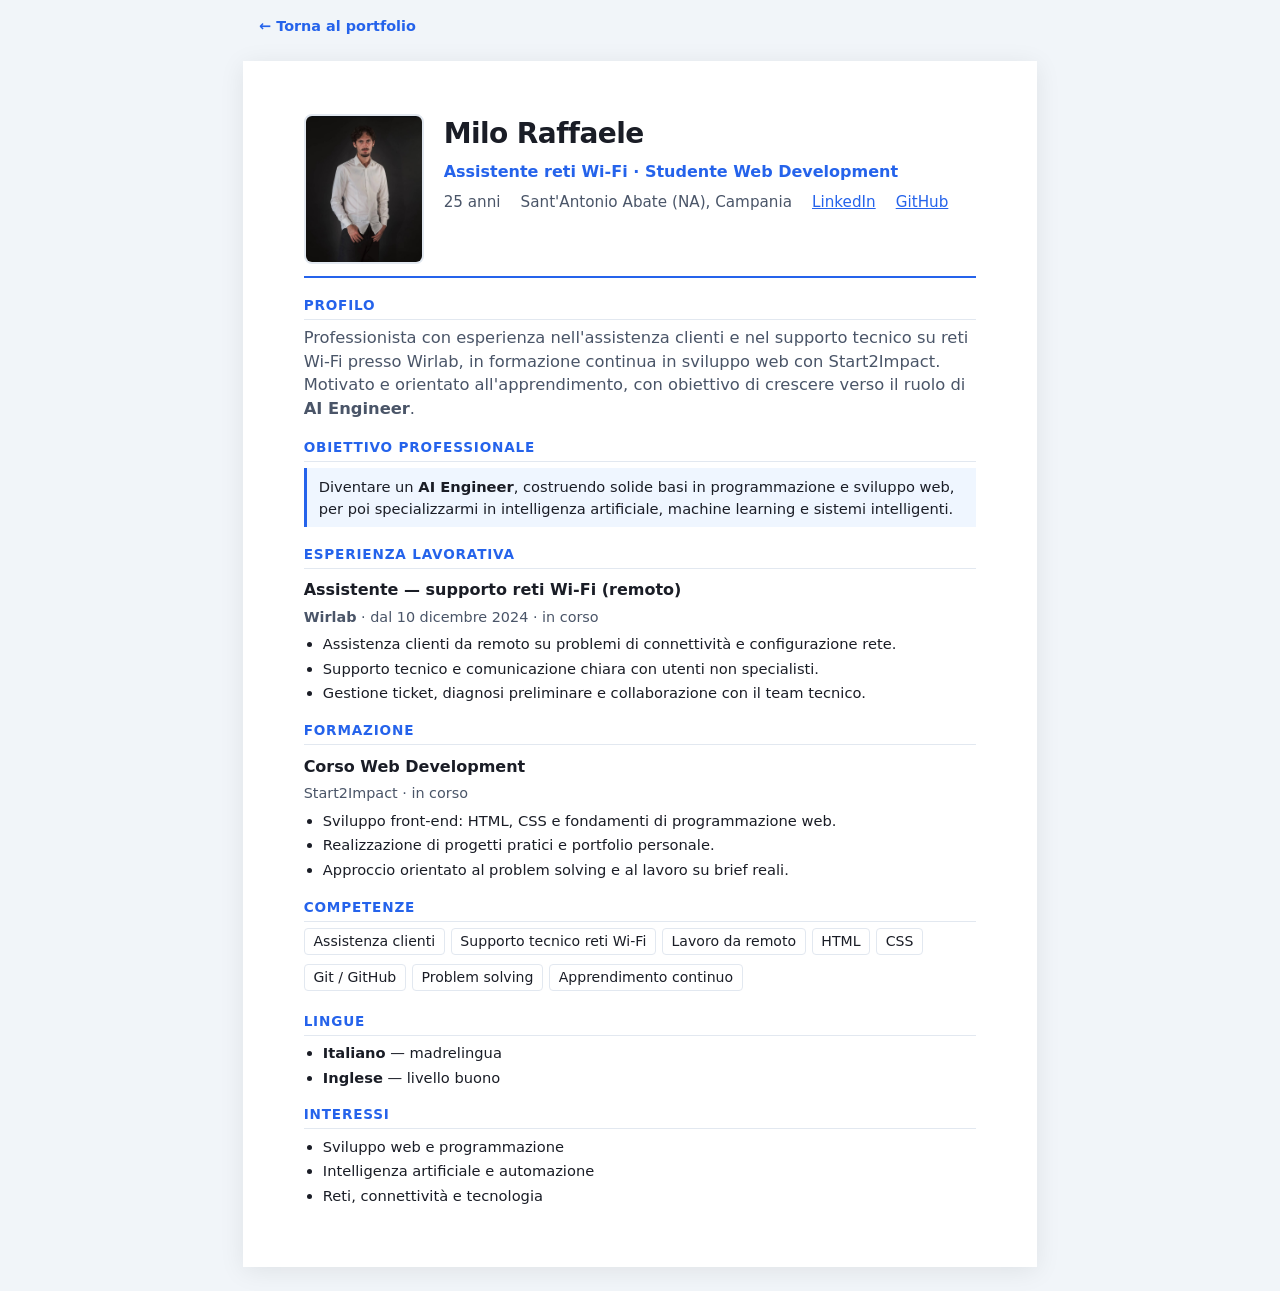
==== cv.html @ 1a33ff7c "Add files via upload" ====
<!DOCTYPE html>
<html lang="it">
<head>
  <meta charset="UTF-8" />
  <meta name="viewport" content="width=device-width, initial-scale=1.0" />
  <title>Curriculum Vitae — Milo Raffaele</title>
  <meta name="description" content="Curriculum vitae di Milo Raffaele — Wirlab, Start2Impact, obiettivo AI Engineer." />
  <link rel="stylesheet" href="css/cv.css" />
  <link rel="icon" type="image/png" href="css/favicon.jpg" />
  <meta name="description" content="CV di Milo Raffaele — Wirlab, Start2Impact, AI Engineer." />
</head>
<body>
  <p class="cv-back">
    <a href="PORTFOLIO.html">← Torna al portfolio</a>
  </p>

  <article class="cv">
    <header class="cv-header">
      <figure class="cv-photo">
        <img
          src="css/ME.png.jpeg"
          alt="Ritratto professionale di Milo Raffaele"
          width="120"
          height="150"
        />
      </figure>
      <div class="cv-header-text">
        <h1>Milo Raffaele</h1>
        <p class="subtitle">Assistente reti Wi-Fi · Studente Web Development</p>
        <ul class="meta">
          <li>25 anni</li>
          <li>Sant'Antonio Abate (NA), Campania</li>
          <li>
            <a href="https://www.linkedin.com/in/raffaele-milo-940b4640b/" target="_blank" rel="noopener noreferrer">LinkedIn</a>
          </li>
          <li>
            <a href="https://github.com/raffmilo00-byte" target="_blank" rel="noopener noreferrer">GitHub</a>
          </li>
        </ul>
      </div>
    </header>

    <section aria-labelledby="profilo">
      <h2 id="profilo">Profilo</h2>
      <p class="lead">
        Professionista con esperienza nell'assistenza clienti e nel supporto tecnico su reti Wi-Fi presso Wirlab,
        in formazione continua in sviluppo web con Start2Impact. Motivato e orientato all'apprendimento,
        con obiettivo di crescere verso il ruolo di <strong>AI Engineer</strong>.
      </p>
    </section>

    <section aria-labelledby="obiettivo">
      <h2 id="obiettivo">Obiettivo professionale</h2>
      <p class="goal">
        Diventare un <strong>AI Engineer</strong>, costruendo solide basi in programmazione e sviluppo web,
        per poi specializzarmi in intelligenza artificiale, machine learning e sistemi intelligenti.
      </p>
    </section>

    <section aria-labelledby="esperienza">
      <h2 id="esperienza">Esperienza lavorativa</h2>
      <article class="entry">
        <h3>Assistente — supporto reti Wi-Fi (remoto)</h3>
        <p class="entry-meta"><strong>Wirlab</strong> · dal 10 dicembre 2024 · in corso</p>
        <ul>
          <li>Assistenza clienti da remoto su problemi di connettività e configurazione rete.</li>
          <li>Supporto tecnico e comunicazione chiara con utenti non specialisti.</li>
          <li>Gestione ticket, diagnosi preliminare e collaborazione con il team tecnico.</li>
        </ul>
      </article>
    </section>

    <section aria-labelledby="formazione">
      <h2 id="formazione">Formazione</h2>
      <article class="entry">
        <h3>Corso Web Development</h3>
        <p class="entry-meta">Start2Impact · in corso</p>
        <ul>
          <li>Sviluppo front-end: HTML, CSS e fondamenti di programmazione web.</li>
          <li>Realizzazione di progetti pratici e portfolio personale.</li>
          <li>Approccio orientato al problem solving e al lavoro su brief reali.</li>
        </ul>
      </article>
    </section>

    <section aria-labelledby="competenze">
      <h2 id="competenze">Competenze</h2>
      <ul class="skills">
        <li>Assistenza clienti</li>
        <li>Supporto tecnico reti Wi-Fi</li>
        <li>Lavoro da remoto</li>
        <li>HTML</li>
        <li>CSS</li>
        <li>Git / GitHub</li>
        <li>Problem solving</li>
        <li>Apprendimento continuo</li>
      </ul>
    </section>

    <section aria-labelledby="lingue">
      <h2 id="lingue">Lingue</h2>
      <ul>
        <li><strong>Italiano</strong> — madrelingua</li>
        <li><strong>Inglese</strong> — livello buono</li>
      </ul>
    </section>

    <section aria-labelledby="interessi">
      <h2 id="interessi">Interessi</h2>
      <ul>
        <li>Sviluppo web e programmazione</li>
        <li>Intelligenza artificiale e automazione</li>
        <li>Reti, connettività e tecnologia</li>
      </ul>
    </section>
  </article>
</body>
</html>
---- css/cv.css ----
:root {
  --ink: #1a1d26;
  --muted: #4a5568;
  --accent: #2563eb;
  --line: #e2e8f0;
  --bg: #ffffff;
}

* {
  box-sizing: border-box;
}

body {
  margin: 0;
  font-family: "Segoe UI", system-ui, -apple-system, Roboto, sans-serif;
  font-size: 11pt;
  line-height: 1.45;
  color: var(--ink);
  background: #f1f5f9;
}

.cv-back {
  max-width: 210mm;
  margin: 1rem auto 0;
  padding: 0 1rem;
  font-size: 0.9rem;
}

.cv-back a {
  color: var(--accent);
  font-weight: 600;
  text-decoration: none;
}

.cv-back a:hover {
  text-decoration: underline;
}

.cv {
  max-width: 210mm;
  margin: 1.5rem auto;
  padding: 14mm 16mm;
  background: var(--bg);
  box-shadow: 0 4px 24px rgba(0, 0, 0, 0.08);
}

.cv-header {
  display: flex;
  gap: 1.25rem;
  align-items: flex-start;
  border-bottom: 2px solid var(--accent);
  padding-bottom: 0.75rem;
  margin-bottom: 1rem;
}

.cv-photo {
  flex-shrink: 0;
  margin: 0;
}

.cv-photo img {
  width: 120px;
  height: auto;
  object-fit: cover;
  object-position: center top;
  border-radius: 8px;
  border: 2px solid var(--line);
  display: block;
}

.cv-header-text {
  flex: 1;
  min-width: 0;
}

h1 {
  margin: 0;
  font-size: 1.75rem;
  letter-spacing: -0.02em;
}

.subtitle {
  margin: 0.35rem 0 0;
  font-size: 1rem;
  color: var(--accent);
  font-weight: 600;
}

.meta {
  margin: 0.5rem 0 0;
  padding: 0;
  list-style: none;
  display: flex;
  flex-wrap: wrap;
  gap: 0.35rem 1.25rem;
  font-size: 0.95rem;
  color: var(--muted);
}

.meta a {
  color: var(--accent);
}

h2 {
  margin: 1.1rem 0 0.4rem;
  font-size: 0.85rem;
  text-transform: uppercase;
  letter-spacing: 0.06em;
  color: var(--accent);
  border-bottom: 1px solid var(--line);
  padding-bottom: 0.2rem;
}

h3 {
  margin: 0.6rem 0 0.15rem;
  font-size: 1rem;
}

p {
  margin: 0.35rem 0;
}

.lead {
  font-size: 1.02rem;
  color: var(--muted);
}

ul {
  margin: 0.25rem 0 0.5rem;
  padding-left: 1.2rem;
}

li {
  margin-bottom: 0.2rem;
}

.entry {
  margin-bottom: 0.65rem;
}

.entry-meta {
  font-size: 0.9rem;
  color: var(--muted);
}

.skills {
  display: flex;
  flex-wrap: wrap;
  gap: 0.35rem;
  list-style: none;
  padding: 0;
  margin: 0.35rem 0 0;
}

.skills li {
  border: 1px solid var(--line);
  padding: 0.15rem 0.55rem;
  border-radius: 4px;
  font-size: 0.88rem;
}

.goal {
  background: #eff6ff;
  border-left: 3px solid var(--accent);
  padding: 0.5rem 0.75rem;
  margin-top: 0.35rem;
}

@media print {
  .cv-back {
    display: none;
  }

  body {
    background: white;
  }

  .cv {
    margin: 0;
    box-shadow: none;
    max-width: none;
    padding: 10mm 12mm;
  }

  .cv-photo img {
    width: 100px;
  }
}

@media (max-width: 480px) {
  .cv-header {
    flex-direction: column;
    align-items: center;
    text-align: center;
  }

  .meta {
    justify-content: center;
  }
}
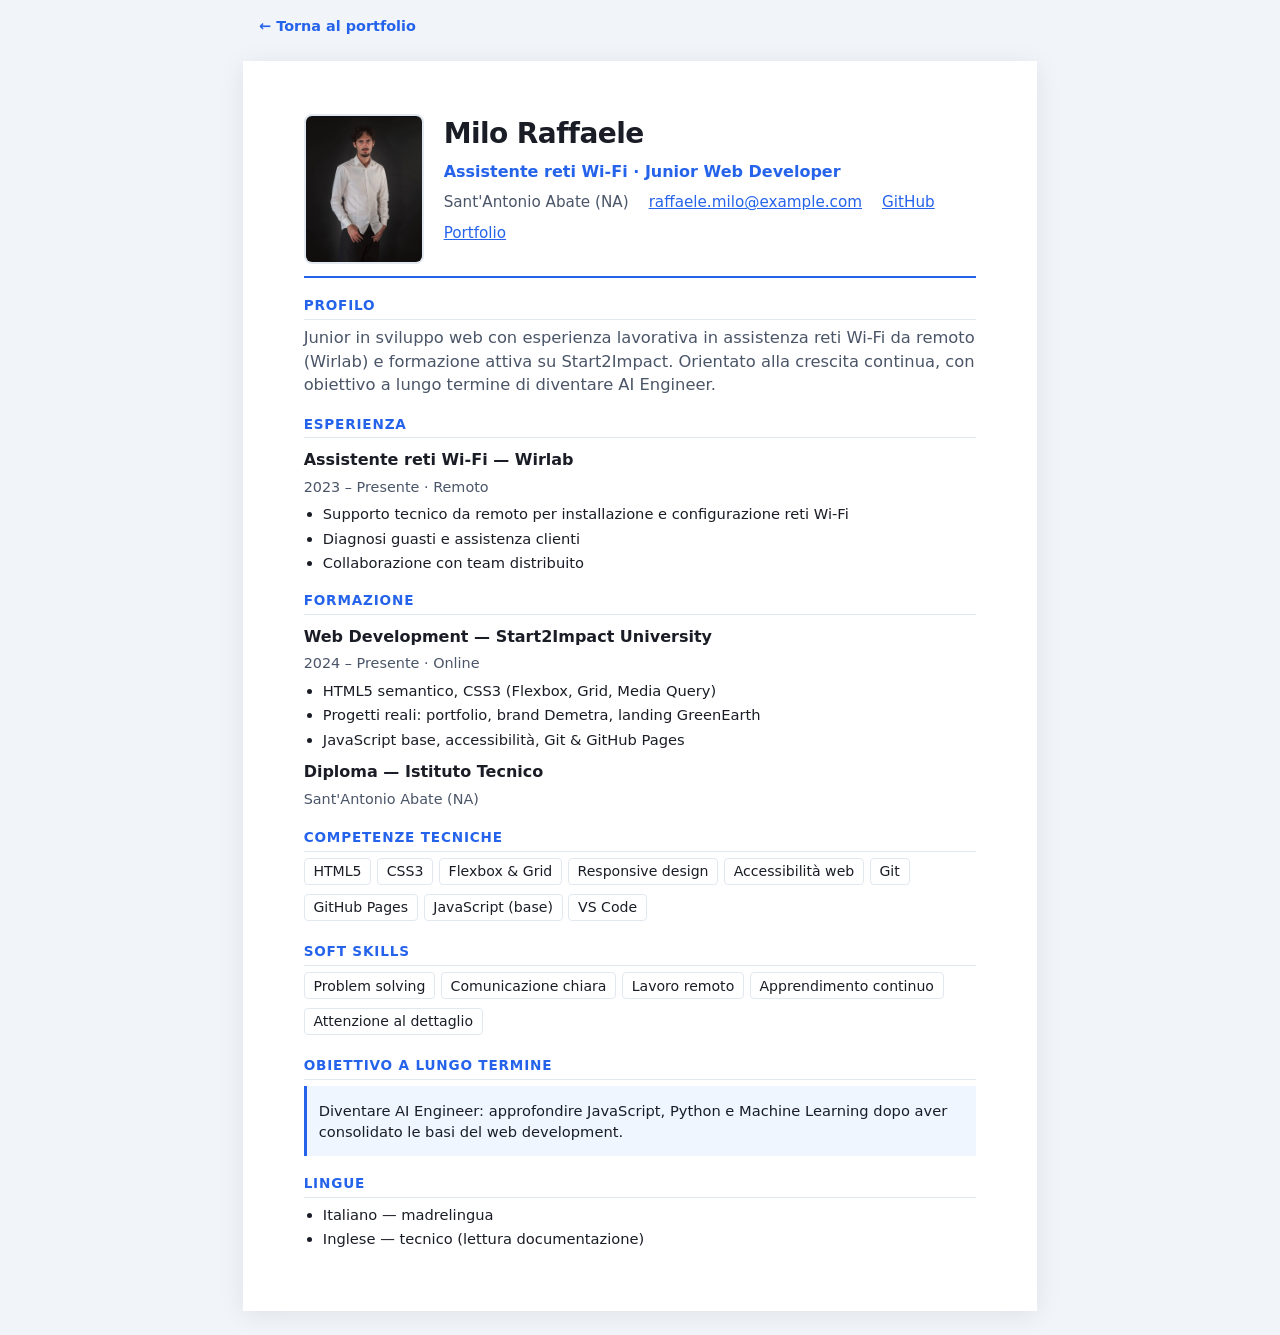
==== commit 5333208a: "Update cv.html" ====
--- a/cv.html
+++ b/cv.html
@@ -5,20 +5,27 @@
   <meta name="viewport" content="width=device-width, initial-scale=1.0" />
   <title>Curriculum Vitae — Milo Raffaele</title>
   <meta name="description" content="Curriculum vitae di Milo Raffaele — Wirlab, Start2Impact, obiettivo AI Engineer." />
+
+  <meta property="og:type" content="website" />
+  <meta property="og:url" content="https://raffmilo00-byte.github.io/il-mio-porfolio/cv.html" />
+  <meta property="og:title" content="CV — Milo Raffaele | Web Developer" />
+  <meta property="og:description" content="Curriculum vitae di Milo Raffaele: esperienza Wirlab, formazione Start2Impact, obiettivo AI Engineer." />
+  <meta property="og:image" content="https://raffmilo00-byte.github.io/il-mio-porfolio/assets/img/ME.png.jpeg" />
+  <meta property="og:locale" content="it_IT" />
+
   <link rel="stylesheet" href="css/cv.css" />
-  <link rel="icon" type="image/png" href="css/favicon.jpg" />
-  <meta name="description" content="CV di Milo Raffaele — Wirlab, Start2Impact, AI Engineer." />
+  <link rel="icon" type="image/jpeg" href="assets/img/favicon.jpg" />
 </head>
 <body>
   <p class="cv-back">
-    <a href="PORTFOLIO.html">← Torna al portfolio</a>
+    <a href="index.html">← Torna al portfolio</a>
   </p>
 
   <article class="cv">
     <header class="cv-header">
       <figure class="cv-photo">
         <img
-          src="css/ME.png.jpeg"
+          src="assets/img/ME.png.jpeg"
           alt="Ritratto professionale di Milo Raffaele"
           width="120"
           height="150"
@@ -26,91 +33,89 @@
       </figure>
       <div class="cv-header-text">
         <h1>Milo Raffaele</h1>
-        <p class="subtitle">Assistente reti Wi-Fi · Studente Web Development</p>
+        <p class="subtitle">Assistente reti Wi-Fi · Junior Web Developer</p>
         <ul class="meta">
-          <li>25 anni</li>
-          <li>Sant'Antonio Abate (NA), Campania</li>
-          <li>
-            <a href="https://www.linkedin.com/in/raffaele-milo-940b4640b/" target="_blank" rel="noopener noreferrer">LinkedIn</a>
-          </li>
-          <li>
-            <a href="https://github.com/raffmilo00-byte" target="_blank" rel="noopener noreferrer">GitHub</a>
-          </li>
+          <li>Sant'Antonio Abate (NA)</li>
+          <li><a href="mailto:raffaele.milo@example.com">raffaele.milo@example.com</a></li>
+          <li><a href="https://github.com/raffmilo00-byte" target="_blank" rel="noopener">GitHub</a></li>
+          <li><a href="https://raffmilo00-byte.github.io/il-mio-porfolio/" target="_blank" rel="noopener">Portfolio</a></li>
         </ul>
       </div>
     </header>
 
-    <section aria-labelledby="profilo">
-      <h2 id="profilo">Profilo</h2>
-      <p class="lead">
-        Professionista con esperienza nell'assistenza clienti e nel supporto tecnico su reti Wi-Fi presso Wirlab,
-        in formazione continua in sviluppo web con Start2Impact. Motivato e orientato all'apprendimento,
-        con obiettivo di crescere verso il ruolo di <strong>AI Engineer</strong>.
-      </p>
+    <section>
+      <h2>Profilo</h2>
+      <p class="lead">Junior in sviluppo web con esperienza lavorativa in assistenza reti Wi-Fi da remoto (Wirlab) e formazione attiva su Start2Impact. Orientato alla crescita continua, con obiettivo a lungo termine di diventare AI Engineer.</p>
     </section>
 
-    <section aria-labelledby="obiettivo">
-      <h2 id="obiettivo">Obiettivo professionale</h2>
-      <p class="goal">
-        Diventare un <strong>AI Engineer</strong>, costruendo solide basi in programmazione e sviluppo web,
-        per poi specializzarmi in intelligenza artificiale, machine learning e sistemi intelligenti.
-      </p>
+    <section>
+      <h2>Esperienza</h2>
+      <div class="entry">
+        <h3>Assistente reti Wi-Fi — Wirlab</h3>
+        <p class="entry-meta">2023 – Presente · Remoto</p>
+        <ul>
+          <li>Supporto tecnico da remoto per installazione e configurazione reti Wi-Fi</li>
+          <li>Diagnosi guasti e assistenza clienti</li>
+          <li>Collaborazione con team distribuito</li>
+        </ul>
+      </div>
     </section>
 
-    <section aria-labelledby="esperienza">
-      <h2 id="esperienza">Esperienza lavorativa</h2>
-      <article class="entry">
-        <h3>Assistente — supporto reti Wi-Fi (remoto)</h3>
-        <p class="entry-meta"><strong>Wirlab</strong> · dal 10 dicembre 2024 · in corso</p>
+    <section>
+      <h2>Formazione</h2>
+      <div class="entry">
+        <h3>Web Development — Start2Impact University</h3>
+        <p class="entry-meta">2024 – Presente · Online</p>
         <ul>
-          <li>Assistenza clienti da remoto su problemi di connettività e configurazione rete.</li>
-          <li>Supporto tecnico e comunicazione chiara con utenti non specialisti.</li>
-          <li>Gestione ticket, diagnosi preliminare e collaborazione con il team tecnico.</li>
+          <li>HTML5 semantico, CSS3 (Flexbox, Grid, Media Query)</li>
+          <li>Progetti reali: portfolio, brand Demetra, landing GreenEarth</li>
+          <li>JavaScript base, accessibilità, Git &amp; GitHub Pages</li>
         </ul>
-      </article>
+      </div>
+      <div class="entry">
+        <h3>Diploma — Istituto Tecnico</h3>
+        <p class="entry-meta">Sant'Antonio Abate (NA)</p>
+      </div>
     </section>
 
-    <section aria-labelledby="formazione">
-      <h2 id="formazione">Formazione</h2>
-      <article class="entry">
-        <h3>Corso Web Development</h3>
-        <p class="entry-meta">Start2Impact · in corso</p>
-        <ul>
-          <li>Sviluppo front-end: HTML, CSS e fondamenti di programmazione web.</li>
-          <li>Realizzazione di progetti pratici e portfolio personale.</li>
-          <li>Approccio orientato al problem solving e al lavoro su brief reali.</li>
-        </ul>
-      </article>
-    </section>
-
-    <section aria-labelledby="competenze">
-      <h2 id="competenze">Competenze</h2>
+    <section>
+      <h2>Competenze tecniche</h2>
       <ul class="skills">
-        <li>Assistenza clienti</li>
-        <li>Supporto tecnico reti Wi-Fi</li>
-        <li>Lavoro da remoto</li>
-        <li>HTML</li>
-        <li>CSS</li>
-        <li>Git / GitHub</li>
-        <li>Problem solving</li>
-        <li>Apprendimento continuo</li>
+        <li>HTML5</li>
+        <li>CSS3</li>
+        <li>Flexbox &amp; Grid</li>
+        <li>Responsive design</li>
+        <li>Accessibilità web</li>
+        <li>Git</li>
+        <li>GitHub Pages</li>
+        <li>JavaScript (base)</li>
+        <li>VS Code</li>
       </ul>
     </section>
 
-    <section aria-labelledby="lingue">
-      <h2 id="lingue">Lingue</h2>
-      <ul>
-        <li><strong>Italiano</strong> — madrelingua</li>
-        <li><strong>Inglese</strong> — livello buono</li>
+    <section>
+      <h2>Soft skills</h2>
+      <ul class="skills">
+        <li>Problem solving</li>
+        <li>Comunicazione chiara</li>
+        <li>Lavoro remoto</li>
+        <li>Apprendimento continuo</li>
+        <li>Attenzione al dettaglio</li>
       </ul>
     </section>
 
-    <section aria-labelledby="interessi">
-      <h2 id="interessi">Interessi</h2>
+    <section>
+      <h2>Obiettivo a lungo termine</h2>
+      <div class="goal">
+        <p>Diventare AI Engineer: approfondire JavaScript, Python e Machine Learning dopo aver consolidato le basi del web development.</p>
+      </div>
+    </section>
+
+    <section>
+      <h2>Lingue</h2>
       <ul>
-        <li>Sviluppo web e programmazione</li>
-        <li>Intelligenza artificiale e automazione</li>
-        <li>Reti, connettività e tecnologia</li>
+        <li>Italiano — madrelingua</li>
+        <li>Inglese — tecnico (lettura documentazione)</li>
       </ul>
     </section>
   </article>
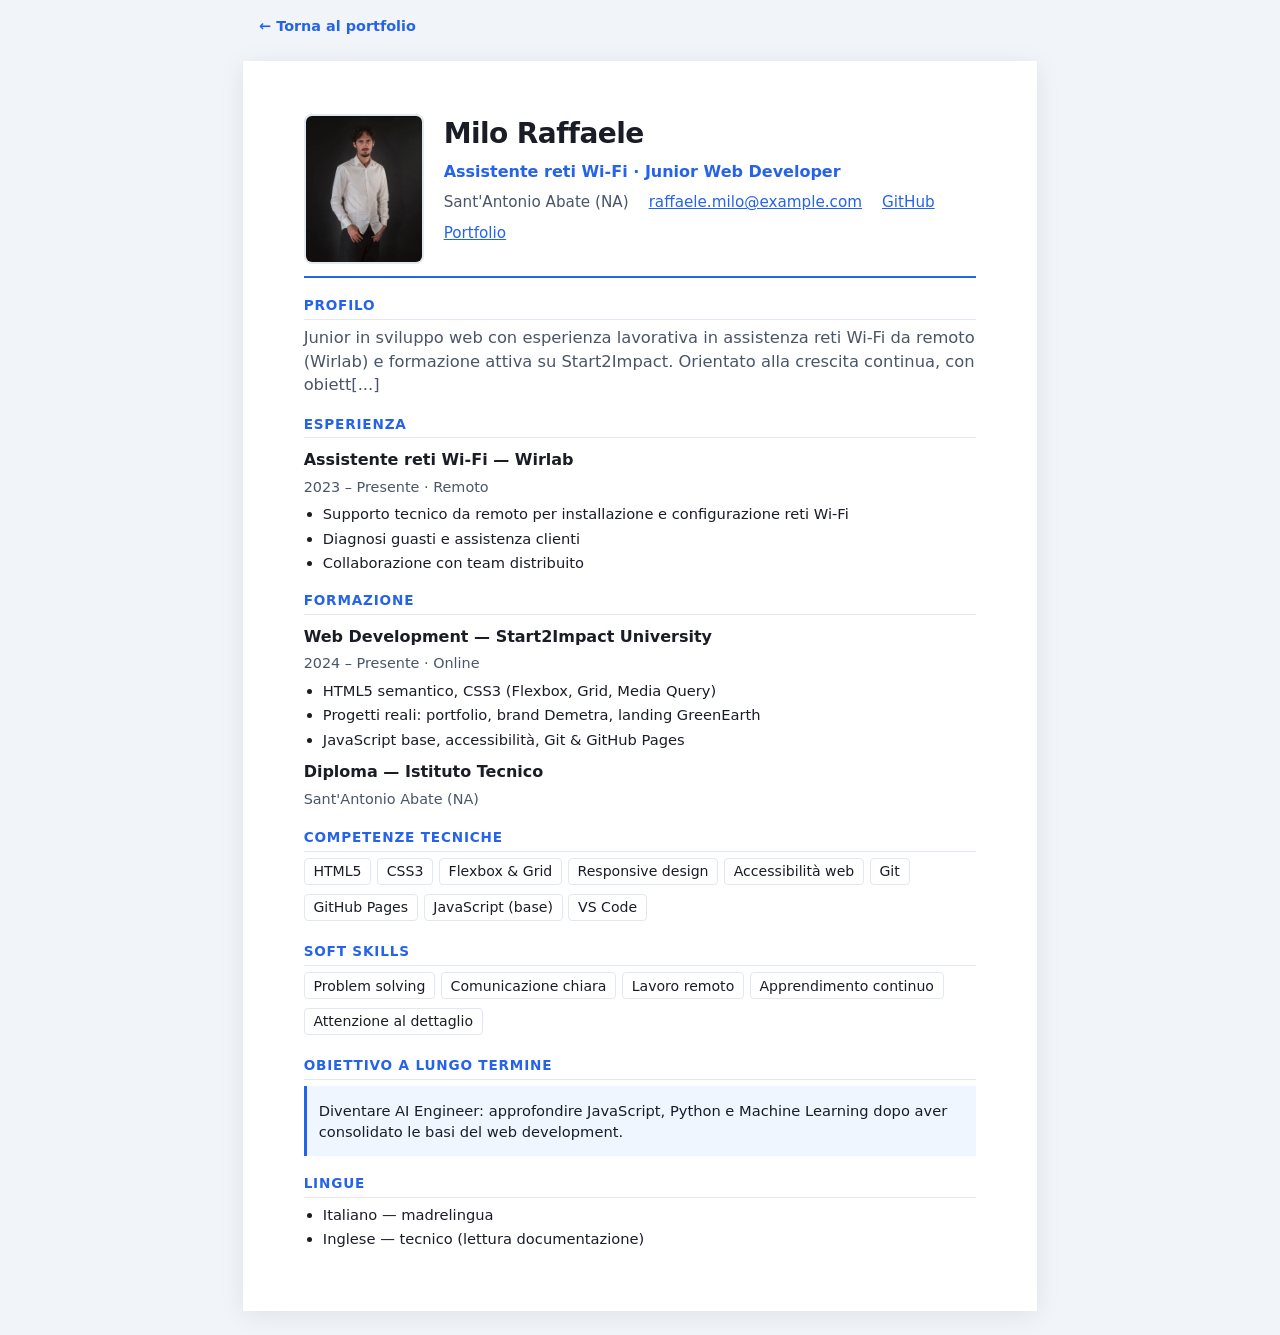
==== commit d031c334: "Update cv.html" ====
--- a/cv.html
+++ b/cv.html
@@ -20,104 +20,106 @@
   <p class="cv-back">
     <a href="index.html">← Torna al portfolio</a>
   </p>
+ <main>
+    <article class="cv">
+      <header class="cv-header">
+        <figure class="cv-photo">
+          <img
+            src="assets/img/ME.png.jpeg"
+            alt="Ritratto professionale di Milo Raffaele"
+            width="120"
+            height="150"
+          />
+        </figure>
+        <div class="cv-header-text">
+          <h1>Milo Raffaele</h1>
+          <p class="subtitle">Assistente reti Wi-Fi · Junior Web Developer</p>
+          <ul class="meta">
+            <li>Sant'Antonio Abate (NA)</li>
+            <li><a href="mailto:raffaele.milo@example.com">raffaele.milo@example.com</a></li>
+            <li><a href="https://github.com/raffmilo00-byte" target="_blank" rel="noopener">GitHub</a></li>
+            <li><a href="https://raffmilo00-byte.github.io/il-mio-porfolio/" target="_blank" rel="noopener">Portfolio</a></li>
+          </ul>
+        </div>
+      </header>
 
-  <article class="cv">
-    <header class="cv-header">
-      <figure class="cv-photo">
-        <img
-          src="assets/img/ME.png.jpeg"
-          alt="Ritratto professionale di Milo Raffaele"
-          width="120"
-          height="150"
-        />
-      </figure>
-      <div class="cv-header-text">
-        <h1>Milo Raffaele</h1>
-        <p class="subtitle">Assistente reti Wi-Fi · Junior Web Developer</p>
-        <ul class="meta">
-          <li>Sant'Antonio Abate (NA)</li>
-          <li><a href="mailto:raffaele.milo@example.com">raffaele.milo@example.com</a></li>
-          <li><a href="https://github.com/raffmilo00-byte" target="_blank" rel="noopener">GitHub</a></li>
-          <li><a href="https://raffmilo00-byte.github.io/il-mio-porfolio/" target="_blank" rel="noopener">Portfolio</a></li>
+      <section>
+        <h2>Profilo</h2>
+        <p class="lead">Junior in sviluppo web con esperienza lavorativa in assistenza reti Wi-Fi da remoto (Wirlab) e formazione attiva su Start2Impact. Orientato alla crescita continua, con obiett[...]
+      </section>
+
+      <section>
+        <h2>Esperienza</h2>
+        <div class="entry">
+          <h3>Assistente reti Wi-Fi — Wirlab</h3>
+          <p class="entry-meta">2023 – Presente · Remoto</p>
+          <ul>
+            <li>Supporto tecnico da remoto per installazione e configurazione reti Wi-Fi</li>
+            <li>Diagnosi guasti e assistenza clienti</li>
+            <li>Collaborazione con team distribuito</li>
+          </ul>
+        </div>
+      </section>
+
+      <section>
+        <h2>Formazione</h2>
+        <div class="entry">
+          <h3>Web Development — Start2Impact University</h3>
+          <p class="entry-meta">2024 – Presente · Online</p>
+          <ul>
+            <li>HTML5 semantico, CSS3 (Flexbox, Grid, Media Query)</li>
+            <li>Progetti reali: portfolio, brand Demetra, landing GreenEarth</li>
+            <li>JavaScript base, accessibilità, Git &amp; GitHub Pages</li>
+          </ul>
+        </div>
+        <div class="entry">
+          <h3>Diploma — Istituto Tecnico</h3>
+          <p class="entry-meta">Sant'Antonio Abate (NA)</p>
+        </div>
+      </section>
+
+      <section>
+        <h2>Competenze tecniche</h2>
+        <ul class="skills">
+          <li>HTML5</li>
+          <li>CSS3</li>
+          <li>Flexbox &amp; Grid</li>
+          <li>Responsive design</li>
+          <li>Accessibilità web</li>
+          <li>Git</li>
+          <li>GitHub Pages</li>
+          <li>JavaScript (base)</li>
+          <li>VS Code</li>
         </ul>
-      </div>
-    </header>
+      </section>
 
-    <section>
-      <h2>Profilo</h2>
-      <p class="lead">Junior in sviluppo web con esperienza lavorativa in assistenza reti Wi-Fi da remoto (Wirlab) e formazione attiva su Start2Impact. Orientato alla crescita continua, con obiettivo a lungo termine di diventare AI Engineer.</p>
-    </section>
+      <section>
+        <h2>Soft skills</h2>
+        <ul class="skills">
+          <li>Problem solving</li>
+          <li>Comunicazione chiara</li>
+          <li>Lavoro remoto</li>
+          <li>Apprendimento continuo</li>
+          <li>Attenzione al dettaglio</li>
+        </ul>
+      </section>
 
-    <section>
-      <h2>Esperienza</h2>
-      <div class="entry">
-        <h3>Assistente reti Wi-Fi — Wirlab</h3>
-        <p class="entry-meta">2023 – Presente · Remoto</p>
+      <section>
+        <h2>Obiettivo a lungo termine</h2>
+        <div class="goal">
+          <p>Diventare AI Engineer: approfondire JavaScript, Python e Machine Learning dopo aver consolidato le basi del web development.</p>
+        </div>
+      </section>
+
+      <section>
+        <h2>Lingue</h2>
         <ul>
-          <li>Supporto tecnico da remoto per installazione e configurazione reti Wi-Fi</li>
-          <li>Diagnosi guasti e assistenza clienti</li>
-          <li>Collaborazione con team distribuito</li>
+          <li>Italiano — madrelingua</li>
+          <li>Inglese — tecnico (lettura documentazione)</li>
         </ul>
-      </div>
-    </section>
-
-    <section>
-      <h2>Formazione</h2>
-      <div class="entry">
-        <h3>Web Development — Start2Impact University</h3>
-        <p class="entry-meta">2024 – Presente · Online</p>
-        <ul>
-          <li>HTML5 semantico, CSS3 (Flexbox, Grid, Media Query)</li>
-          <li>Progetti reali: portfolio, brand Demetra, landing GreenEarth</li>
-          <li>JavaScript base, accessibilità, Git &amp; GitHub Pages</li>
-        </ul>
-      </div>
-      <div class="entry">
-        <h3>Diploma — Istituto Tecnico</h3>
-        <p class="entry-meta">Sant'Antonio Abate (NA)</p>
-      </div>
-    </section>
-
-    <section>
-      <h2>Competenze tecniche</h2>
-      <ul class="skills">
-        <li>HTML5</li>
-        <li>CSS3</li>
-        <li>Flexbox &amp; Grid</li>
-        <li>Responsive design</li>
-        <li>Accessibilità web</li>
-        <li>Git</li>
-        <li>GitHub Pages</li>
-        <li>JavaScript (base)</li>
-        <li>VS Code</li>
-      </ul>
-    </section>
-
-    <section>
-      <h2>Soft skills</h2>
-      <ul class="skills">
-        <li>Problem solving</li>
-        <li>Comunicazione chiara</li>
-        <li>Lavoro remoto</li>
-        <li>Apprendimento continuo</li>
-        <li>Attenzione al dettaglio</li>
-      </ul>
-    </section>
-
-    <section>
-      <h2>Obiettivo a lungo termine</h2>
-      <div class="goal">
-        <p>Diventare AI Engineer: approfondire JavaScript, Python e Machine Learning dopo aver consolidato le basi del web development.</p>
-      </div>
-    </section>
-
-    <section>
-      <h2>Lingue</h2>
-      <ul>
-        <li>Italiano — madrelingua</li>
-        <li>Inglese — tecnico (lettura documentazione)</li>
-      </ul>
-    </section>
-  </article>
+      </section>
+    </article>
+  </main>
+ 
 </body>
 </html>
